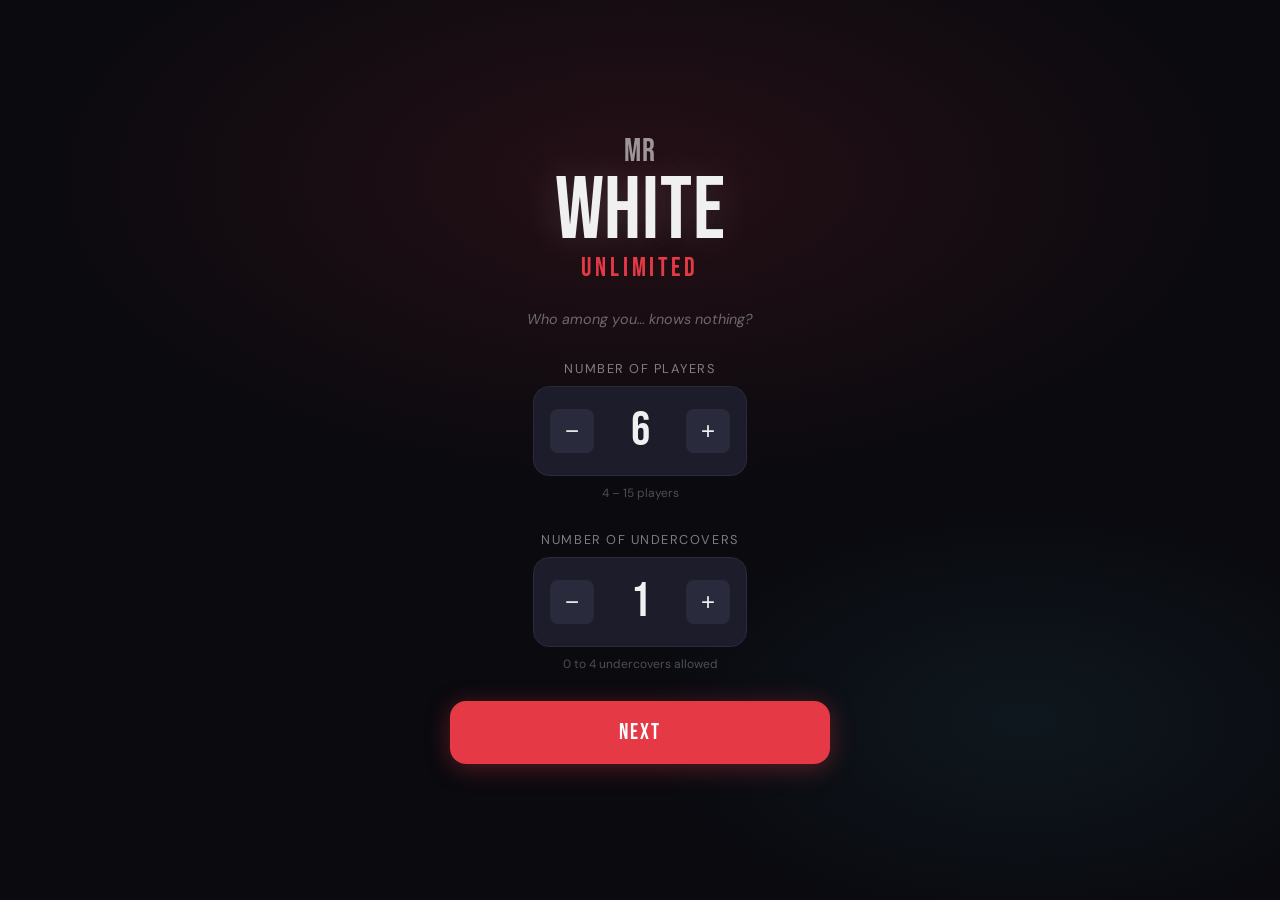
==== index.html @ a3ebea1a "Add files via upload" ====
<!DOCTYPE html>
<html lang="en">
<head>
  <meta charset="UTF-8" />
  <meta name="viewport" content="width=device-width, initial-scale=1.0, maximum-scale=1.0, user-scalable=no" />
  <meta name="theme-color" content="#0a0a0f" />
  
  <title>Mr White Unlimited</title>
  <link rel="manifest" href="manifest.json" />
  <meta name="apple-mobile-web-app-status-bar" content="#0a0a0f" />
  <link rel="stylesheet" href="style.css" />

  <link rel="preconnect" href="https://fonts.googleapis.com" />
  <link rel="preconnect" href="https://fonts.gstatic.com" crossorigin />
  <link href="https://fonts.googleapis.com/css2?family=Bebas+Neue&family=DM+Sans:wght@400;500;600&display=swap" rel="stylesheet" />
</head>
<body>

  <div id="screen-welcome" class="screen active">
    <div class="welcome-bg-glow"></div>
    <div class="welcome-content">
      <div class="logo-block">
        <span class="logo-mr">MR</span>
        <span class="logo-white">WHITE</span>
        <span class="logo-unlimited">UNLIMITED</span>
      </div>
      <p class="tagline">Who among you… knows nothing?</p>

      <div class="input-group">
        <label>Number of Players</label>
        <div class="count-control">
          <button id="btn-minus" class="count-btn" aria-label="Decrease players">−</button>
          <span id="player-count-display">6</span>
          <button id="btn-plus" class="count-btn" aria-label="Increase players">+</button>
        </div>
        <p class="count-hint">4 – 15 players</p>
      </div>

      <div class="input-group">
        <label>Number of Undercovers</label>
        <div class="count-control">
          <button id="btn-u-minus" class="count-btn" aria-label="Decrease undercovers">−</button>
          <span id="undercover-count-display">1</span>
          <button id="btn-u-plus" class="count-btn" aria-label="Increase undercovers">+</button>
        </div>
        <p id="undercover-hint" class="count-hint" style="transition: color 0.3s; min-height: 1.5em;">0 to 4 undercovers allowed</p>
      </div>

      <button id="btn-welcome-next" class="btn-primary">NEXT</button>
    </div>
  </div>

  <div id="screen-names" class="screen">
    <div class="welcome-content">
      <h1 class="discussion-title" style="font-size: 3rem;">PLAYER NAMES</h1>
      <p class="discussion-sub">Enter the name for each player.</p>
      
      <div id="names-container" class="player-list-container"></div>
      
      <button id="btn-start" class="btn-primary">START GAME</button>
    </div>
  </div>

  <div id="screen-player-turn" class="screen">
    <div class="turn-header">
      <p class="turn-label">PLAYER</p>
      <p id="turn-name" class="turn-number">NAME</p>
      <p id="turn-progress" class="turn-progress">1 / 6</p>
    </div>

    <div id="pre-reveal" class="reveal-prompt">
      <div class="lock-icon">🔒</div>
      <p class="reveal-instruction">Pass the phone to<br/><strong id="reveal-player-name">Player</strong></p>
      <p class="reveal-sub">Make sure no one else is watching!</p>
      <button id="btn-reveal" class="btn-primary">REVEAL MY ROLE</button>
    </div>

    <div id="role-card" class="role-card hidden">
      <div id="role-badge" class="role-badge"></div>

      <div id="word-area" class="word-area">
        <p class="word-label">YOUR WORD</p>
        <p id="player-word" class="player-word"></p>
      </div>

      <div id="mrwhite-hint" class="mrwhite-hint hidden">
        <p>You have <strong>no word</strong>. Listen carefully and bluff!</p>
      </div>

      <button id="btn-next" class="btn-primary">DONE — PASS PHONE</button>
    </div>
  </div>

  <div id="screen-discussion" class="screen">
    <div class="discussion-content">
      <div class="discussion-icon">🗣️</div>
      <h1 class="discussion-title">DISCUSSION<br/>BEGINS</h1>
      <p class="discussion-sub">
        Everyone has seen their role.<br/>
        Describe your word without saying it.<br/>
        Find the Undercover and Mr. White!
      </p>

      <div class="role-summary" id="role-summary">
        </div>

      <button id="btn-go-voting" class="btn-primary">GO TO VOTING</button>
    </div>
  </div>

  <div id="screen-voting" class="screen">
    <div class="discussion-content">
      <h1 class="discussion-title" style="font-size: 3rem;">VOTING</h1>
      <p class="discussion-sub">Who gets eliminated?</p>
      
      <div id="voting-list" class="player-list-container">
        </div>
      
      <button id="btn-cancel-voting" class="btn-secondary">BACK TO DISCUSSION</button>
    </div>
  </div>

  <div id="screen-mrwhite-guess" class="screen">
    <div class="discussion-content">
      <div class="role-badge mrwhite">MR WHITE</div>
      <p class="discussion-sub">You were eliminated... but you have one last chance to steal the win!</p>
      
      <div class="word-area">
        <p class="word-label">GUESS THE CIVILIAN WORD</p>
        <input type="text" id="mrwhite-guess-input" class="text-input" placeholder="Enter word..." autocomplete="off"/>
      </div>

      <button id="btn-submit-guess" class="btn-primary">SUBMIT GUESS</button>
    </div>
  </div>

  <div id="screen-end" class="screen">
    <div class="discussion-content">
      <h1 id="winner-title" class="discussion-title" style="font-size: 3.5rem;">WINNER</h1>
      
      <div class="end-summary">
        <p>Civilian Word: <strong id="end-civ-word" class="accent-cyan"></strong></p>
        <p>Undercover Word: <strong id="end-und-word" class="accent-amber"></strong></p>
      </div>

      <p class="word-label">ALL ROLES</p>
      <div id="end-roles-list" class="player-list-container" style="max-height: 35vh;">
        </div>

      <button id="btn-play-again" class="btn-primary">PLAY AGAIN</button>
    </div>
  </div>

  <div id="screen-error" class="screen">
    <div class="error-content">
      <div class="error-icon">⚠️</div>
      <h2>Something went wrong</h2>
      <p>Unable to load words or game logic.</p>
    </div>
  </div>

  <script src="script.js"></script>
<script>
    if ('serviceWorker' in navigator) {
      window.addEventListener('load', () => {
        navigator.serviceWorker.register('service-worker.js')
          .then(registration => {
            console.log('ServiceWorker registration successful with scope: ', registration.scope);
          })
          .catch(err => {
            console.log('ServiceWorker registration failed: ', err);
          });
      });
    }
  </script>
</body>
</body>
</html>
---- style.css ----
/* ============================================================
   Mr White Unlimited — style.css
   Dark-themed, mobile-first layout for Android phones.
   ============================================================ */

/* ---------- 1. CSS VARIABLES (colours, fonts, spacing) ---------- */
:root {
  /* Background shades */
  --bg-base:        #0a0a0f;   /* Deepest background */
  --bg-card:        #13131c;   /* Card surfaces */
  --bg-elevated:    #1c1c2a;   /* Slightly lighter panels */
  --bg-border:      #2a2a3d;   /* Subtle borders */

  /* Accent colours */
  --accent-red:     #e63946;   /* Mr White / danger */
  --accent-amber:   #f4a261;   /* Undercover */
  --accent-cyan:    #48cae4;   /* Civilian */
  --accent-white:   #f0f0f0;   /* Primary text */

  /* Glow colours (used for box-shadows / halos) */
  --glow-red:       rgba(230, 57, 70, 0.35);
  --glow-amber:     rgba(244, 162, 97, 0.35);
  --glow-cyan:      rgba(72, 202, 228, 0.35);
  --glow-neutral:   rgba(240, 240, 240, 0.15);

  /* Typography */
  --font-title:     'Bebas Neue', sans-serif;
  --font-body:      'DM Sans', sans-serif;

  /* Spacing */
  --gap-sm:   8px;
  --gap-md:   16px;
  --gap-lg:   28px;
  --gap-xl:   48px;

  /* Radius */
  --radius-sm: 8px;
  --radius-md: 16px;
  --radius-lg: 24px;
}

/* ---------- 2. RESET & BASE ---------- */
*, *::before, *::after {
  box-sizing: border-box;
  margin: 0;
  padding: 0;
  -webkit-tap-highlight-color: transparent; 
}

html, body {
  width: 100%;
  height: 100%;
  overflow: hidden; 
}

body {
  background-color: var(--bg-base);
  color: var(--accent-white);
  font-family: var(--font-body);
  font-size: 16px;
  line-height: 1.5;
  -webkit-font-smoothing: antialiased;
}

/* Helper text colours */
.accent-cyan { color: var(--accent-cyan); }
.accent-amber { color: var(--accent-amber); }
.accent-red { color: var(--accent-red); }

/* ---------- 3. SCREEN SYSTEM ---------- */
.screen {
  position: absolute;
  inset: 0; 
  display: flex;
  flex-direction: column;
  align-items: center;
  justify-content: center;
  padding: var(--gap-lg) var(--gap-md);
  opacity: 0;
  pointer-events: none;  
  transition: opacity 0.4s ease;
  overflow-y: auto;
}

.screen.active {
  opacity: 1;
  pointer-events: all;
}

/* ---------- 4. WELCOME SCREEN ---------- */
.welcome-bg-glow {
  position: absolute;
  inset: 0;
  background: 
    radial-gradient(ellipse 70% 50% at 50% 20%, rgba(230,57,70,0.12) 0%, transparent 70%),
    radial-gradient(ellipse 50% 40% at 80% 80%, rgba(72,202,228,0.07) 0%, transparent 60%);
  pointer-events: none;
  z-index: 0;
}

.welcome-content {
  position: relative;
  z-index: 1;
  display: flex;
  flex-direction: column;
  align-items: center;
  gap: var(--gap-lg);
  width: 100%;
  max-width: 380px;
}

.logo-block {
  display: flex;
  flex-direction: column;
  align-items: center;
  line-height: 1;
  letter-spacing: 0.05em;
}

.logo-mr { font-family: var(--font-title); font-size: 2rem; color: var(--accent-white); opacity: 0.6; }
.logo-white { font-family: var(--font-title); font-size: 5.5rem; color: var(--accent-white); text-shadow: 0 0 40px rgba(240,240,240,0.15); }
.logo-unlimited { font-family: var(--font-title); font-size: 1.6rem; color: var(--accent-red); letter-spacing: 0.15em; }

.tagline { color: rgba(240,240,240,0.4); font-size: 0.9rem; font-style: italic; text-align: center; }

.input-group { width: 100%; display: flex; flex-direction: column; align-items: center; gap: var(--gap-sm); }
.input-group label { font-size: 0.8rem; letter-spacing: 0.12em; text-transform: uppercase; color: rgba(240,240,240,0.5); }

.count-control {
  display: flex;
  align-items: center;
  gap: var(--gap-md);
  background: var(--bg-elevated);
  border: 1px solid var(--bg-border);
  border-radius: var(--radius-md);
  padding: var(--gap-sm) var(--gap-md);
}

.count-btn {
  width: 44px;
  height: 44px;
  border: none;
  background: var(--bg-border);
  color: var(--accent-white);
  font-size: 1.5rem;
  border-radius: var(--radius-sm);
  cursor: pointer;
  display: flex;
  align-items: center;
  justify-content: center;
  transition: background 0.2s, transform 0.1s;
  user-select: none;
}

.count-btn:active { background: var(--accent-red); transform: scale(0.94); }
#player-count-display, #undercover-count-display { font-family: var(--font-title); font-size: 3rem; min-width: 60px; text-align: center; color: var(--accent-white); }
.count-hint { font-size: 0.75rem; color: rgba(240,240,240,0.3); }

/* ---------- 5. BUTTONS & INPUTS ---------- */
.btn-primary {
  width: 100%;
  padding: 18px var(--gap-lg);
  background: var(--accent-red);
  color: #fff;
  border: none;
  border-radius: var(--radius-md);
  font-family: var(--font-title);
  font-size: 1.4rem;
  letter-spacing: 0.08em;
  cursor: pointer;
  transition: transform 0.15s, box-shadow 0.2s, background 0.2s;
  box-shadow: 0 4px 24px var(--glow-red);
}

.btn-primary:hover { background: #ff4757; }
.btn-primary:active { transform: scale(0.97); box-shadow: 0 2px 12px var(--glow-red); }

.btn-secondary {
  width: 100%;
  padding: 16px var(--gap-lg);
  background: transparent;
  color: rgba(240,240,240,0.6);
  border: 1px solid rgba(240,240,240,0.2);
  border-radius: var(--radius-md);
  font-family: var(--font-title);
  font-size: 1.2rem;
  letter-spacing: 0.08em;
  cursor: pointer;
}

.text-input {
  width: 100%;
  padding: 14px;
  background: var(--bg-card);
  border: 1px solid var(--bg-border);
  border-radius: var(--radius-sm);
  color: var(--accent-white);
  font-family: var(--font-body);
  font-size: 1rem;
  text-align: center;
  margin-bottom: var(--gap-sm);
}
.text-input:focus { outline: none; border-color: var(--accent-cyan); }

/* Containers for lists (Names, Voting, End) */
.player-list-container {
  width: 100%;
  max-height: 50vh;
  overflow-y: auto;
  display: flex;
  flex-direction: column;
  gap: var(--gap-md);
  padding: 4px;
}

/* --- NEW: Voting Card Styling --- */
.voting-card {
  background: var(--bg-card);
  border: 1px solid var(--bg-border);
  border-radius: var(--radius-md);
  padding: var(--gap-md);
  display: flex;
  flex-direction: column;
  gap: var(--gap-md);
  transition: opacity 0.3s ease;
}

.voting-card.eliminated {
  opacity: 0.4;
  pointer-events: none;
}

.voting-card-info {
  display: flex;
  justify-content: space-between;
  align-items: center;
}

.voting-name {
  font-weight: 600;
  font-size: 1.1rem;
  color: var(--accent-white);
}

.voting-status {
  font-size: 0.8rem;
  font-weight: 600;
  color: var(--accent-cyan);
  letter-spacing: 0.05em;
}

.voting-card.eliminated .voting-status {
  color: var(--accent-red);
}

/* Styled Vote Button */
.btn-vote {
  width: 100%;
  padding: 12px;
  background: var(--accent-red);
  color: #fff;
  border: none;
  border-radius: var(--radius-sm);
  font-family: var(--font-title);
  font-size: 1.2rem;
  letter-spacing: 0.08em;
  cursor: pointer;
  transition: transform 0.15s, box-shadow 0.2s, background 0.2s;
  box-shadow: 0 4px 16px var(--glow-red);
}

.btn-vote:active {
  transform: scale(0.96);
  box-shadow: 0 2px 8px var(--glow-red);
}

/* Role List Item for End Screen */
.end-role-item {
  display: flex;
  justify-content: space-between;
  padding: 12px;
  background: var(--bg-elevated);
  border-radius: var(--radius-sm);
  font-size: 0.95rem;
}

.end-summary {
  width: 100%;
  background: var(--bg-elevated);
  border: 1px solid var(--bg-border);
  border-radius: var(--radius-md);
  padding: var(--gap-md);
  text-align: center;
  margin-bottom: var(--gap-sm);
}

/* ---------- 6. PLAYER TURN SCREEN ---------- */
.turn-header {
  position: absolute;
  top: 0; left: 0; right: 0;
  padding: var(--gap-md) var(--gap-lg);
  display: flex; flex-direction: column; align-items: center;
  background: linear-gradient(to bottom, var(--bg-card), transparent);
  z-index: 10;
}

.turn-label { font-size: 0.7rem; letter-spacing: 0.15em; color: rgba(240,240,240,0.4); }
.turn-number { font-family: var(--font-title); font-size: 3.5rem; line-height: 1; color: var(--accent-white); text-align: center; }
.turn-progress { font-size: 0.75rem; color: rgba(240,240,240,0.3); }

.reveal-prompt { display: flex; flex-direction: column; align-items: center; gap: var(--gap-lg); width: 100%; max-width: 360px; padding-top: 140px; }
.lock-icon { font-size: 3.5rem; animation: pulse-lock 2.5s ease-in-out infinite; }
@keyframes pulse-lock { 0%, 100% { transform: scale(1); opacity: 1; } 50% { transform: scale(1.1); opacity: 0.7; } }

.reveal-instruction { text-align: center; font-size: 1.2rem; color: rgba(240,240,240,0.75); line-height: 1.6; }
.reveal-sub { text-align: center; font-size: 0.8rem; color: rgba(240,240,240,0.35); }

/* ---------- 7. ROLE CARD ---------- */
.role-card { display: flex; flex-direction: column; align-items: center; gap: var(--gap-lg); width: 100%; max-width: 360px; padding-top: 140px; animation: slide-up 0.35s ease; }
@keyframes slide-up { from { transform: translateY(30px); opacity: 0; } to { transform: translateY(0); opacity: 1; } }

.role-badge {
  width: 100%; padding: var(--gap-md) var(--gap-lg); border-radius: var(--radius-md); text-align: center; font-family: var(--font-title); font-size: 2.2rem; letter-spacing: 0.06em; transition: all 0.3s;
}

/* NEW: Neutral Badge for Civilians and Undercovers */
.role-badge.neutral { background: rgba(240, 240, 240, 0.05); border: 2px solid rgba(240, 240, 240, 0.2); color: var(--accent-white); box-shadow: 0 0 32px var(--glow-neutral); }
.role-badge.mrwhite { background: rgba(230, 57, 70, 0.15); border: 2px solid var(--accent-red); color: var(--accent-red); box-shadow: 0 0 32px var(--glow-red); }

.word-area { width: 100%; background: var(--bg-elevated); border: 1px solid var(--bg-border); border-radius: var(--radius-md); padding: var(--gap-lg); text-align: center; }
.word-label { font-size: 0.7rem; letter-spacing: 0.15em; color: rgba(240,240,240,0.4); margin-bottom: var(--gap-sm); text-transform: uppercase; }
.player-word { font-family: var(--font-title); font-size: 2.8rem; color: var(--accent-white); line-height: 1.1; }

.mrwhite-hint { width: 100%; background: rgba(230, 57, 70, 0.1); border: 1px solid rgba(230, 57, 70, 0.3); border-radius: var(--radius-md); padding: var(--gap-md); text-align: center; font-size: 0.95rem; color: rgba(240,240,240,0.7); }

/* ---------- 8. DISCUSSION & END SCREENS ---------- */
.discussion-content { display: flex; flex-direction: column; align-items: center; gap: var(--gap-lg); max-width: 380px; width: 100%; }
.discussion-icon { font-size: 3.5rem; animation: bounce 1.5s ease-in-out infinite; }
@keyframes bounce { 0%, 100% { transform: translateY(0); } 50% { transform: translateY(-10px); } }

.discussion-title { font-family: var(--font-title); font-size: 4.5rem; line-height: 1; text-align: center; background: linear-gradient(135deg, #ffffff 0%, var(--accent-cyan) 100%); -webkit-background-clip: text; -webkit-text-fill-color: transparent; background-clip: text; }
.discussion-sub { text-align: center; color: rgba(240,240,240,0.55); font-size: 0.95rem; line-height: 1.7; }

.role-summary { display: flex; gap: var(--gap-sm); flex-wrap: wrap; justify-content: center; width: 100%; }
.summary-chip { padding: 6px 14px; border-radius: 999px; font-size: 0.8rem; font-weight: 600; letter-spacing: 0.05em; }
.summary-chip.civilian { background: rgba(72, 202, 228, 0.15); color: var(--accent-cyan); border: 1px solid rgba(72, 202, 228, 0.4); }
.summary-chip.undercover { background: rgba(244, 162, 97, 0.15); color: var(--accent-amber); border: 1px solid rgba(244, 162, 97, 0.4); }
.summary-chip.mrwhite { background: rgba(230, 57, 70, 0.15); color: var(--accent-red); border: 1px solid rgba(230, 57, 70, 0.4); }

/* ---------- 9. UTILITY ---------- */
.hidden { display: none !important; }
.screen { user-select: none; -webkit-user-select: none; }
.screen::-webkit-scrollbar { width: 4px; }
.screen::-webkit-scrollbar-thumb { background: var(--bg-border); border-radius: 4px; }
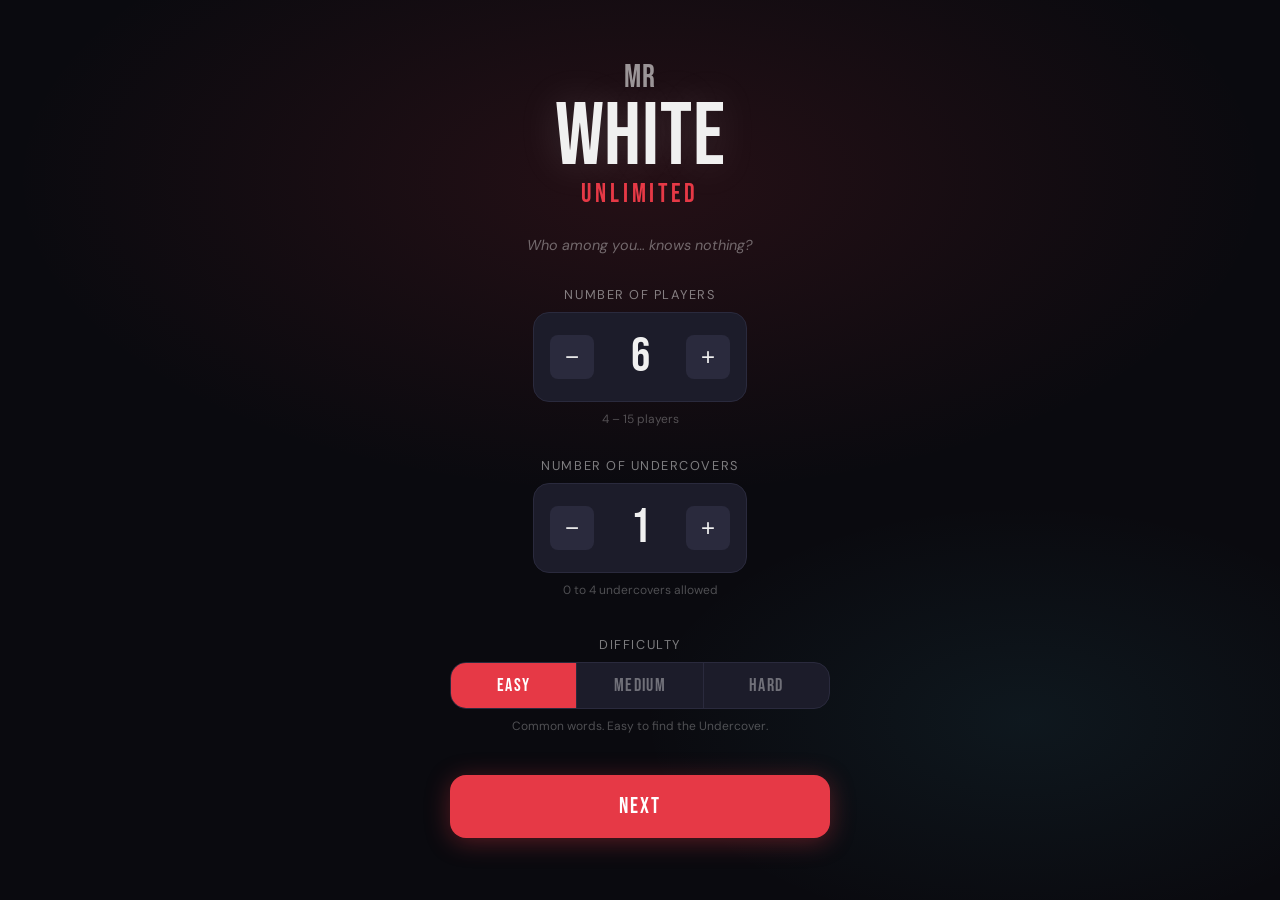
==== commit 051e8733: "Add files via upload" ====
--- a/index.html
+++ b/index.html
@@ -12,7 +12,7 @@
 
   <link rel="preconnect" href="https://fonts.googleapis.com" />
   <link rel="preconnect" href="https://fonts.gstatic.com" crossorigin />
-  <link href="https://fonts.googleapis.com/css2?family=Bebas+Neue&family=DM+Sans:wght@400;500;600&display=swap" rel="stylesheet" />
+  <link href="https://fonts.googleapis.com/css2?family=Bebas+Neue&family=DM+Sans:wght@400;500;600;700&display=swap" rel="stylesheet" />
 </head>
 <body>
 
@@ -46,7 +46,17 @@
         <p id="undercover-hint" class="count-hint" style="transition: color 0.3s; min-height: 1.5em;">0 to 4 undercovers allowed</p>
       </div>
 
-      <button id="btn-welcome-next" class="btn-primary">NEXT</button>
+      <div class="input-group" style="margin-top: 8px;">
+        <label>Difficulty</label>
+        <div class="difficulty-control">
+          <button id="btn-diff-easy" class="diff-btn active">EASY</button>
+          <button id="btn-diff-medium" class="diff-btn">MEDIUM</button>
+          <button id="btn-diff-hard" class="diff-btn">HARD</button>
+        </div>
+        <p id="difficulty-hint" class="count-hint">Common words. Easy to find the Undercover.</p>
+      </div>
+
+      <button id="btn-welcome-next" class="btn-primary" style="margin-top: 12px;">NEXT</button>
     </div>
   </div>
 
@@ -88,6 +98,19 @@
       </div>
 
       <button id="btn-next" class="btn-primary">DONE — PASS PHONE</button>
+    </div>
+  </div>
+
+  <div id="screen-order" class="screen">
+    <div class="discussion-content">
+      <div class="order-header">
+        <h1 class="discussion-title" style="font-size: 3rem;">DESCRIPTION TIME</h1>
+        <p class="discussion-sub">Follow the indicated order to describe your secret word with only a word or phrase.</p>
+      </div>
+      
+      <div id="order-list" class="order-list"></div>
+      
+      <button id="btn-start-discussion" class="btn-primary">START DISCUSSION</button>
     </div>
   </div>
 
@@ -159,8 +182,16 @@
     </div>
   </div>
 
+  <div id="modal-overlay" class="modal-overlay hidden">
+    <div id="modal-box" class="modal-box">
+      <p id="modal-title" class="modal-title"></p>
+      <p id="modal-body" class="modal-body"></p>
+      <div id="modal-buttons" class="modal-buttons"></div>
+    </div>
+  </div>
+
   <script src="script.js"></script>
-<script>
+  <script>
     if ('serviceWorker' in navigator) {
       window.addEventListener('load', () => {
         navigator.serviceWorker.register('service-worker.js')
@@ -174,5 +205,4 @@
     }
   </script>
 </body>
-</body>
 </html>
--- a/style.css
+++ b/style.css
@@ -1,354 +1,550 @@
-/* ============================================================
-   Mr White Unlimited — style.css
-   Dark-themed, mobile-first layout for Android phones.
-   ============================================================ */
-
-/* ---------- 1. CSS VARIABLES (colours, fonts, spacing) ---------- */
-:root {
-  /* Background shades */
-  --bg-base:        #0a0a0f;   /* Deepest background */
-  --bg-card:        #13131c;   /* Card surfaces */
-  --bg-elevated:    #1c1c2a;   /* Slightly lighter panels */
-  --bg-border:      #2a2a3d;   /* Subtle borders */
-
-  /* Accent colours */
-  --accent-red:     #e63946;   /* Mr White / danger */
-  --accent-amber:   #f4a261;   /* Undercover */
-  --accent-cyan:    #48cae4;   /* Civilian */
-  --accent-white:   #f0f0f0;   /* Primary text */
-
-  /* Glow colours (used for box-shadows / halos) */
-  --glow-red:       rgba(230, 57, 70, 0.35);
-  --glow-amber:     rgba(244, 162, 97, 0.35);
-  --glow-cyan:      rgba(72, 202, 228, 0.35);
-  --glow-neutral:   rgba(240, 240, 240, 0.15);
-
-  /* Typography */
-  --font-title:     'Bebas Neue', sans-serif;
-  --font-body:      'DM Sans', sans-serif;
-
-  /* Spacing */
-  --gap-sm:   8px;
-  --gap-md:   16px;
-  --gap-lg:   28px;
-  --gap-xl:   48px;
-
-  /* Radius */
-  --radius-sm: 8px;
-  --radius-md: 16px;
-  --radius-lg: 24px;
-}
-
-/* ---------- 2. RESET & BASE ---------- */
-*, *::before, *::after {
-  box-sizing: border-box;
-  margin: 0;
-  padding: 0;
-  -webkit-tap-highlight-color: transparent; 
-}
-
-html, body {
-  width: 100%;
-  height: 100%;
-  overflow: hidden; 
-}
-
-body {
-  background-color: var(--bg-base);
-  color: var(--accent-white);
-  font-family: var(--font-body);
-  font-size: 16px;
-  line-height: 1.5;
-  -webkit-font-smoothing: antialiased;
-}
-
-/* Helper text colours */
-.accent-cyan { color: var(--accent-cyan); }
-.accent-amber { color: var(--accent-amber); }
-.accent-red { color: var(--accent-red); }
-
-/* ---------- 3. SCREEN SYSTEM ---------- */
-.screen {
-  position: absolute;
-  inset: 0; 
-  display: flex;
-  flex-direction: column;
-  align-items: center;
-  justify-content: center;
-  padding: var(--gap-lg) var(--gap-md);
-  opacity: 0;
-  pointer-events: none;  
-  transition: opacity 0.4s ease;
-  overflow-y: auto;
-}
-
-.screen.active {
-  opacity: 1;
-  pointer-events: all;
-}
-
-/* ---------- 4. WELCOME SCREEN ---------- */
-.welcome-bg-glow {
-  position: absolute;
-  inset: 0;
-  background: 
-    radial-gradient(ellipse 70% 50% at 50% 20%, rgba(230,57,70,0.12) 0%, transparent 70%),
-    radial-gradient(ellipse 50% 40% at 80% 80%, rgba(72,202,228,0.07) 0%, transparent 60%);
-  pointer-events: none;
-  z-index: 0;
-}
-
-.welcome-content {
-  position: relative;
-  z-index: 1;
-  display: flex;
-  flex-direction: column;
-  align-items: center;
-  gap: var(--gap-lg);
-  width: 100%;
-  max-width: 380px;
-}
-
-.logo-block {
-  display: flex;
-  flex-direction: column;
-  align-items: center;
-  line-height: 1;
-  letter-spacing: 0.05em;
-}
-
-.logo-mr { font-family: var(--font-title); font-size: 2rem; color: var(--accent-white); opacity: 0.6; }
-.logo-white { font-family: var(--font-title); font-size: 5.5rem; color: var(--accent-white); text-shadow: 0 0 40px rgba(240,240,240,0.15); }
-.logo-unlimited { font-family: var(--font-title); font-size: 1.6rem; color: var(--accent-red); letter-spacing: 0.15em; }
-
-.tagline { color: rgba(240,240,240,0.4); font-size: 0.9rem; font-style: italic; text-align: center; }
-
-.input-group { width: 100%; display: flex; flex-direction: column; align-items: center; gap: var(--gap-sm); }
-.input-group label { font-size: 0.8rem; letter-spacing: 0.12em; text-transform: uppercase; color: rgba(240,240,240,0.5); }
-
-.count-control {
-  display: flex;
-  align-items: center;
-  gap: var(--gap-md);
-  background: var(--bg-elevated);
-  border: 1px solid var(--bg-border);
-  border-radius: var(--radius-md);
-  padding: var(--gap-sm) var(--gap-md);
-}
-
-.count-btn {
-  width: 44px;
-  height: 44px;
-  border: none;
-  background: var(--bg-border);
-  color: var(--accent-white);
-  font-size: 1.5rem;
-  border-radius: var(--radius-sm);
-  cursor: pointer;
-  display: flex;
-  align-items: center;
-  justify-content: center;
-  transition: background 0.2s, transform 0.1s;
-  user-select: none;
-}
-
-.count-btn:active { background: var(--accent-red); transform: scale(0.94); }
-#player-count-display, #undercover-count-display { font-family: var(--font-title); font-size: 3rem; min-width: 60px; text-align: center; color: var(--accent-white); }
-.count-hint { font-size: 0.75rem; color: rgba(240,240,240,0.3); }
-
-/* ---------- 5. BUTTONS & INPUTS ---------- */
-.btn-primary {
-  width: 100%;
-  padding: 18px var(--gap-lg);
-  background: var(--accent-red);
-  color: #fff;
-  border: none;
-  border-radius: var(--radius-md);
-  font-family: var(--font-title);
-  font-size: 1.4rem;
-  letter-spacing: 0.08em;
-  cursor: pointer;
-  transition: transform 0.15s, box-shadow 0.2s, background 0.2s;
-  box-shadow: 0 4px 24px var(--glow-red);
-}
-
-.btn-primary:hover { background: #ff4757; }
-.btn-primary:active { transform: scale(0.97); box-shadow: 0 2px 12px var(--glow-red); }
-
-.btn-secondary {
-  width: 100%;
-  padding: 16px var(--gap-lg);
-  background: transparent;
-  color: rgba(240,240,240,0.6);
-  border: 1px solid rgba(240,240,240,0.2);
-  border-radius: var(--radius-md);
-  font-family: var(--font-title);
-  font-size: 1.2rem;
-  letter-spacing: 0.08em;
-  cursor: pointer;
-}
-
-.text-input {
-  width: 100%;
-  padding: 14px;
-  background: var(--bg-card);
-  border: 1px solid var(--bg-border);
-  border-radius: var(--radius-sm);
-  color: var(--accent-white);
-  font-family: var(--font-body);
-  font-size: 1rem;
-  text-align: center;
-  margin-bottom: var(--gap-sm);
-}
-.text-input:focus { outline: none; border-color: var(--accent-cyan); }
-
-/* Containers for lists (Names, Voting, End) */
-.player-list-container {
-  width: 100%;
-  max-height: 50vh;
-  overflow-y: auto;
-  display: flex;
-  flex-direction: column;
-  gap: var(--gap-md);
-  padding: 4px;
-}
-
-/* --- NEW: Voting Card Styling --- */
-.voting-card {
-  background: var(--bg-card);
-  border: 1px solid var(--bg-border);
-  border-radius: var(--radius-md);
-  padding: var(--gap-md);
-  display: flex;
-  flex-direction: column;
-  gap: var(--gap-md);
-  transition: opacity 0.3s ease;
-}
-
-.voting-card.eliminated {
-  opacity: 0.4;
-  pointer-events: none;
-}
-
-.voting-card-info {
-  display: flex;
-  justify-content: space-between;
-  align-items: center;
-}
-
-.voting-name {
-  font-weight: 600;
-  font-size: 1.1rem;
-  color: var(--accent-white);
-}
-
-.voting-status {
-  font-size: 0.8rem;
-  font-weight: 600;
-  color: var(--accent-cyan);
-  letter-spacing: 0.05em;
-}
-
-.voting-card.eliminated .voting-status {
-  color: var(--accent-red);
-}
-
-/* Styled Vote Button */
-.btn-vote {
-  width: 100%;
-  padding: 12px;
-  background: var(--accent-red);
-  color: #fff;
-  border: none;
-  border-radius: var(--radius-sm);
-  font-family: var(--font-title);
-  font-size: 1.2rem;
-  letter-spacing: 0.08em;
-  cursor: pointer;
-  transition: transform 0.15s, box-shadow 0.2s, background 0.2s;
-  box-shadow: 0 4px 16px var(--glow-red);
-}
-
-.btn-vote:active {
-  transform: scale(0.96);
-  box-shadow: 0 2px 8px var(--glow-red);
-}
-
-/* Role List Item for End Screen */
-.end-role-item {
-  display: flex;
-  justify-content: space-between;
-  padding: 12px;
-  background: var(--bg-elevated);
-  border-radius: var(--radius-sm);
-  font-size: 0.95rem;
-}
-
-.end-summary {
-  width: 100%;
-  background: var(--bg-elevated);
-  border: 1px solid var(--bg-border);
-  border-radius: var(--radius-md);
-  padding: var(--gap-md);
-  text-align: center;
-  margin-bottom: var(--gap-sm);
-}
-
-/* ---------- 6. PLAYER TURN SCREEN ---------- */
-.turn-header {
-  position: absolute;
-  top: 0; left: 0; right: 0;
-  padding: var(--gap-md) var(--gap-lg);
-  display: flex; flex-direction: column; align-items: center;
-  background: linear-gradient(to bottom, var(--bg-card), transparent);
-  z-index: 10;
-}
-
-.turn-label { font-size: 0.7rem; letter-spacing: 0.15em; color: rgba(240,240,240,0.4); }
-.turn-number { font-family: var(--font-title); font-size: 3.5rem; line-height: 1; color: var(--accent-white); text-align: center; }
-.turn-progress { font-size: 0.75rem; color: rgba(240,240,240,0.3); }
-
-.reveal-prompt { display: flex; flex-direction: column; align-items: center; gap: var(--gap-lg); width: 100%; max-width: 360px; padding-top: 140px; }
-.lock-icon { font-size: 3.5rem; animation: pulse-lock 2.5s ease-in-out infinite; }
-@keyframes pulse-lock { 0%, 100% { transform: scale(1); opacity: 1; } 50% { transform: scale(1.1); opacity: 0.7; } }
-
-.reveal-instruction { text-align: center; font-size: 1.2rem; color: rgba(240,240,240,0.75); line-height: 1.6; }
-.reveal-sub { text-align: center; font-size: 0.8rem; color: rgba(240,240,240,0.35); }
-
-/* ---------- 7. ROLE CARD ---------- */
-.role-card { display: flex; flex-direction: column; align-items: center; gap: var(--gap-lg); width: 100%; max-width: 360px; padding-top: 140px; animation: slide-up 0.35s ease; }
-@keyframes slide-up { from { transform: translateY(30px); opacity: 0; } to { transform: translateY(0); opacity: 1; } }
-
-.role-badge {
-  width: 100%; padding: var(--gap-md) var(--gap-lg); border-radius: var(--radius-md); text-align: center; font-family: var(--font-title); font-size: 2.2rem; letter-spacing: 0.06em; transition: all 0.3s;
-}
-
-/* NEW: Neutral Badge for Civilians and Undercovers */
-.role-badge.neutral { background: rgba(240, 240, 240, 0.05); border: 2px solid rgba(240, 240, 240, 0.2); color: var(--accent-white); box-shadow: 0 0 32px var(--glow-neutral); }
-.role-badge.mrwhite { background: rgba(230, 57, 70, 0.15); border: 2px solid var(--accent-red); color: var(--accent-red); box-shadow: 0 0 32px var(--glow-red); }
-
-.word-area { width: 100%; background: var(--bg-elevated); border: 1px solid var(--bg-border); border-radius: var(--radius-md); padding: var(--gap-lg); text-align: center; }
-.word-label { font-size: 0.7rem; letter-spacing: 0.15em; color: rgba(240,240,240,0.4); margin-bottom: var(--gap-sm); text-transform: uppercase; }
-.player-word { font-family: var(--font-title); font-size: 2.8rem; color: var(--accent-white); line-height: 1.1; }
-
-.mrwhite-hint { width: 100%; background: rgba(230, 57, 70, 0.1); border: 1px solid rgba(230, 57, 70, 0.3); border-radius: var(--radius-md); padding: var(--gap-md); text-align: center; font-size: 0.95rem; color: rgba(240,240,240,0.7); }
-
-/* ---------- 8. DISCUSSION & END SCREENS ---------- */
-.discussion-content { display: flex; flex-direction: column; align-items: center; gap: var(--gap-lg); max-width: 380px; width: 100%; }
-.discussion-icon { font-size: 3.5rem; animation: bounce 1.5s ease-in-out infinite; }
-@keyframes bounce { 0%, 100% { transform: translateY(0); } 50% { transform: translateY(-10px); } }
-
-.discussion-title { font-family: var(--font-title); font-size: 4.5rem; line-height: 1; text-align: center; background: linear-gradient(135deg, #ffffff 0%, var(--accent-cyan) 100%); -webkit-background-clip: text; -webkit-text-fill-color: transparent; background-clip: text; }
-.discussion-sub { text-align: center; color: rgba(240,240,240,0.55); font-size: 0.95rem; line-height: 1.7; }
-
-.role-summary { display: flex; gap: var(--gap-sm); flex-wrap: wrap; justify-content: center; width: 100%; }
-.summary-chip { padding: 6px 14px; border-radius: 999px; font-size: 0.8rem; font-weight: 600; letter-spacing: 0.05em; }
-.summary-chip.civilian { background: rgba(72, 202, 228, 0.15); color: var(--accent-cyan); border: 1px solid rgba(72, 202, 228, 0.4); }
-.summary-chip.undercover { background: rgba(244, 162, 97, 0.15); color: var(--accent-amber); border: 1px solid rgba(244, 162, 97, 0.4); }
-.summary-chip.mrwhite { background: rgba(230, 57, 70, 0.15); color: var(--accent-red); border: 1px solid rgba(230, 57, 70, 0.4); }
-
-/* ---------- 9. UTILITY ---------- */
-.hidden { display: none !important; }
-.screen { user-select: none; -webkit-user-select: none; }
-.screen::-webkit-scrollbar { width: 4px; }
-.screen::-webkit-scrollbar-thumb { background: var(--bg-border); border-radius: 4px; }+/* ============================================================
+   Mr White Unlimited — style.css
+   Dark-themed, mobile-first layout for Android phones.
+   ============================================================ */
+
+/* ---------- 1. CSS VARIABLES (colours, fonts, spacing) ---------- */
+:root {
+  /* Background shades */
+  --bg-base:        #0a0a0f;   /* Deepest background */
+  --bg-card:        #13131c;   /* Card surfaces */
+  --bg-elevated:    #1c1c2a;   /* Slightly lighter panels */
+  --bg-border:      #2a2a3d;   /* Subtle borders */
+
+  /* Accent colours */
+  --accent-red:     #e63946;   /* Mr White / danger */
+  --accent-amber:   #f4a261;   /* Undercover */
+  --accent-cyan:    #48cae4;   /* Civilian */
+  --accent-white:   #f0f0f0;   /* Primary text */
+
+  /* Glow colours (used for box-shadows / halos) */
+  --glow-red:       rgba(230, 57, 70, 0.35);
+  --glow-amber:     rgba(244, 162, 97, 0.35);
+  --glow-cyan:      rgba(72, 202, 228, 0.35);
+  --glow-neutral:   rgba(240, 240, 240, 0.15);
+
+  /* Typography */
+  --font-title:     'Bebas Neue', sans-serif;
+  --font-body:      'DM Sans', sans-serif;
+
+  /* Spacing */
+  --gap-sm:   8px;
+  --gap-md:   16px;
+  --gap-lg:   28px;
+  --gap-xl:   48px;
+
+  /* Radius */
+  --radius-sm: 8px;
+  --radius-md: 16px;
+  --radius-lg: 24px;
+}
+
+/* ---------- 2. RESET & BASE ---------- */
+*, *::before, *::after {
+  box-sizing: border-box;
+  margin: 0;
+  padding: 0;
+  -webkit-tap-highlight-color: transparent; 
+}
+
+html, body {
+  width: 100%;
+  height: 100%;
+  overflow: hidden; 
+}
+
+body {
+  background-color: var(--bg-base);
+  color: var(--accent-white);
+  font-family: var(--font-body);
+  font-size: 16px;
+  line-height: 1.5;
+  -webkit-font-smoothing: antialiased;
+}
+
+/* Helper text colours */
+.accent-cyan { color: var(--accent-cyan); }
+.accent-amber { color: var(--accent-amber); }
+.accent-red { color: var(--accent-red); }
+
+/* ---------- 3. SCREEN SYSTEM ---------- */
+.screen {
+  position: absolute;
+  inset: 0; 
+  display: flex;
+  flex-direction: column;
+  align-items: center;
+  justify-content: center;
+  padding: var(--gap-lg) var(--gap-md);
+  opacity: 0;
+  pointer-events: none;  
+  transition: opacity 0.4s ease;
+  overflow-y: auto;
+}
+
+.screen.active {
+  opacity: 1;
+  pointer-events: all;
+}
+
+/* ---------- 4. WELCOME SCREEN ---------- */
+.welcome-bg-glow {
+  position: absolute;
+  inset: 0;
+  background: 
+    radial-gradient(ellipse 70% 50% at 50% 20%, rgba(230,57,70,0.12) 0%, transparent 70%),
+    radial-gradient(ellipse 50% 40% at 80% 80%, rgba(72,202,228,0.07) 0%, transparent 60%);
+  pointer-events: none;
+  z-index: 0;
+}
+
+.welcome-content {
+  position: relative;
+  z-index: 1;
+  display: flex;
+  flex-direction: column;
+  align-items: center;
+  gap: var(--gap-lg);
+  width: 100%;
+  max-width: 380px;
+}
+
+.logo-block {
+  display: flex;
+  flex-direction: column;
+  align-items: center;
+  line-height: 1;
+  letter-spacing: 0.05em;
+}
+
+.logo-mr { font-family: var(--font-title); font-size: 2rem; color: var(--accent-white); opacity: 0.6; }
+.logo-white { font-family: var(--font-title); font-size: 5.5rem; color: var(--accent-white); text-shadow: 0 0 40px rgba(240,240,240,0.15); }
+.logo-unlimited { font-family: var(--font-title); font-size: 1.6rem; color: var(--accent-red); letter-spacing: 0.15em; }
+
+.tagline { color: rgba(240,240,240,0.4); font-size: 0.9rem; font-style: italic; text-align: center; }
+
+.input-group { width: 100%; display: flex; flex-direction: column; align-items: center; gap: var(--gap-sm); }
+.input-group label { font-size: 0.8rem; letter-spacing: 0.12em; text-transform: uppercase; color: rgba(240,240,240,0.5); }
+
+.count-control {
+  display: flex;
+  align-items: center;
+  gap: var(--gap-md);
+  background: var(--bg-elevated);
+  border: 1px solid var(--bg-border);
+  border-radius: var(--radius-md);
+  padding: var(--gap-sm) var(--gap-md);
+}
+
+.count-btn {
+  width: 44px;
+  height: 44px;
+  border: none;
+  background: var(--bg-border);
+  color: var(--accent-white);
+  font-size: 1.5rem;
+  border-radius: var(--radius-sm);
+  cursor: pointer;
+  display: flex;
+  align-items: center;
+  justify-content: center;
+  transition: background 0.2s, transform 0.1s;
+  user-select: none;
+}
+
+.count-btn:active { background: var(--accent-red); transform: scale(0.94); }
+#player-count-display, #undercover-count-display { font-family: var(--font-title); font-size: 3rem; min-width: 60px; text-align: center; color: var(--accent-white); }
+.count-hint { font-size: 0.75rem; color: rgba(240,240,240,0.3); }
+
+/* --- DIFFICULTY SELECTOR (NEW) --- */
+.difficulty-control {
+  display: flex;
+  width: 100%;
+  background: var(--bg-elevated);
+  border: 1px solid var(--bg-border);
+  border-radius: var(--radius-md);
+  overflow: hidden;
+}
+
+.diff-btn {
+  flex: 1;
+  padding: 12px 0;
+  background: transparent;
+  border: none;
+  color: rgba(240,240,240,0.4);
+  font-family: var(--font-title);
+  font-size: 1.1rem;
+  letter-spacing: 0.08em;
+  cursor: pointer;
+  transition: all 0.2s ease;
+}
+
+.diff-btn:not(:last-child) {
+  border-right: 1px solid var(--bg-border);
+}
+
+.diff-btn.active {
+  background: var(--accent-red);
+  color: #fff;
+}
+
+/* ---------- 5. BUTTONS & INPUTS ---------- */
+.btn-primary {
+  width: 100%;
+  padding: 18px var(--gap-lg);
+  background: var(--accent-red);
+  color: #fff;
+  border: none;
+  border-radius: var(--radius-md);
+  font-family: var(--font-title);
+  font-size: 1.4rem;
+  letter-spacing: 0.08em;
+  cursor: pointer;
+  transition: transform 0.15s, box-shadow 0.2s, background 0.2s;
+  box-shadow: 0 4px 24px var(--glow-red);
+}
+
+.btn-primary:hover { background: #ff4757; }
+.btn-primary:active { transform: scale(0.97); box-shadow: 0 2px 12px var(--glow-red); }
+
+.btn-secondary {
+  width: 100%;
+  padding: 16px var(--gap-lg);
+  background: transparent;
+  color: rgba(240,240,240,0.6);
+  border: 1px solid rgba(240,240,240,0.2);
+  border-radius: var(--radius-md);
+  font-family: var(--font-title);
+  font-size: 1.2rem;
+  letter-spacing: 0.08em;
+  cursor: pointer;
+}
+
+.text-input {
+  width: 100%;
+  padding: 14px;
+  background: var(--bg-card);
+  border: 1px solid var(--bg-border);
+  border-radius: var(--radius-sm);
+  color: var(--accent-white);
+  font-family: var(--font-body);
+  font-size: 1rem;
+  text-align: center;
+  margin-bottom: var(--gap-sm);
+}
+.text-input:focus { outline: none; border-color: var(--accent-cyan); }
+
+/* Containers for lists (Names, Voting, End) */
+.player-list-container {
+  width: 100%;
+  max-height: 50vh;
+  overflow-y: auto;
+  display: flex;
+  flex-direction: column;
+  gap: var(--gap-md);
+  padding: 4px;
+}
+
+/* --- Voting Card Styling --- */
+.voting-card {
+  background: var(--bg-card);
+  border: 1px solid var(--bg-border);
+  border-radius: var(--radius-md);
+  padding: var(--gap-md);
+  display: flex;
+  flex-direction: column;
+  gap: var(--gap-md);
+  transition: opacity 0.3s ease;
+}
+
+.voting-card.eliminated {
+  opacity: 0.4;
+  pointer-events: none;
+}
+
+.voting-card-info {
+  display: flex;
+  justify-content: space-between;
+  align-items: center;
+}
+
+.voting-name {
+  font-weight: 600;
+  font-size: 1.1rem;
+  color: var(--accent-white);
+}
+
+.voting-status {
+  font-size: 0.8rem;
+  font-weight: 600;
+  color: var(--accent-cyan);
+  letter-spacing: 0.05em;
+}
+
+.voting-card.eliminated .voting-status {
+  color: var(--accent-red);
+}
+
+/* Styled Vote Button */
+.btn-vote {
+  width: 100%;
+  padding: 12px;
+  background: var(--accent-red);
+  color: #fff;
+  border: none;
+  border-radius: var(--radius-sm);
+  font-family: var(--font-title);
+  font-size: 1.2rem;
+  letter-spacing: 0.08em;
+  cursor: pointer;
+  transition: transform 0.15s, box-shadow 0.2s, background 0.2s;
+  box-shadow: 0 4px 16px var(--glow-red);
+}
+
+.btn-vote:active {
+  transform: scale(0.96);
+  box-shadow: 0 2px 8px var(--glow-red);
+}
+
+/* Role List Item for End Screen */
+.end-role-item {
+  display: flex;
+  justify-content: space-between;
+  padding: 12px;
+  background: var(--bg-elevated);
+  border-radius: var(--radius-sm);
+  font-size: 0.95rem;
+}
+
+.end-summary {
+  width: 100%;
+  background: var(--bg-elevated);
+  border: 1px solid var(--bg-border);
+  border-radius: var(--radius-md);
+  padding: var(--gap-md);
+  text-align: center;
+  margin-bottom: var(--gap-sm);
+}
+
+/* ---------- 6. PLAYER TURN SCREEN ---------- */
+.turn-header {
+  position: absolute;
+  top: 0; left: 0; right: 0;
+  padding: var(--gap-md) var(--gap-lg);
+  display: flex; flex-direction: column; align-items: center;
+  background: linear-gradient(to bottom, var(--bg-card), transparent);
+  z-index: 10;
+}
+
+.turn-label { font-size: 0.7rem; letter-spacing: 0.15em; color: rgba(240,240,240,0.4); }
+.turn-number { font-family: var(--font-title); font-size: 3.5rem; line-height: 1; color: var(--accent-white); text-align: center; }
+.turn-progress { font-size: 0.75rem; color: rgba(240,240,240,0.3); }
+
+.reveal-prompt { display: flex; flex-direction: column; align-items: center; gap: var(--gap-lg); width: 100%; max-width: 360px; padding-top: 140px; }
+.lock-icon { font-size: 3.5rem; animation: pulse-lock 2.5s ease-in-out infinite; }
+@keyframes pulse-lock { 0%, 100% { transform: scale(1); opacity: 1; } 50% { transform: scale(1.1); opacity: 0.7; } }
+
+.reveal-instruction { text-align: center; font-size: 1.2rem; color: rgba(240,240,240,0.75); line-height: 1.6; }
+.reveal-sub { text-align: center; font-size: 0.8rem; color: rgba(240,240,240,0.35); }
+
+/* ---------- 7. ROLE CARD ---------- */
+.role-card { display: flex; flex-direction: column; align-items: center; gap: var(--gap-lg); width: 100%; max-width: 360px; padding-top: 140px; animation: slide-up 0.35s ease; }
+@keyframes slide-up { from { transform: translateY(30px); opacity: 0; } to { transform: translateY(0); opacity: 1; } }
+
+.role-badge {
+  width: 100%; padding: var(--gap-md) var(--gap-lg); border-radius: var(--radius-md); text-align: center; font-family: var(--font-title); font-size: 2.2rem; letter-spacing: 0.06em; transition: all 0.3s;
+}
+
+.role-badge.neutral { background: rgba(240, 240, 240, 0.05); border: 2px solid rgba(240, 240, 240, 0.2); color: var(--accent-white); box-shadow: 0 0 32px var(--glow-neutral); }
+.role-badge.mrwhite { background: rgba(230, 57, 70, 0.15); border: 2px solid var(--accent-red); color: var(--accent-red); box-shadow: 0 0 32px var(--glow-red); }
+
+.word-area { width: 100%; background: var(--bg-elevated); border: 1px solid var(--bg-border); border-radius: var(--radius-md); padding: var(--gap-lg); text-align: center; }
+.word-label { font-size: 0.7rem; letter-spacing: 0.15em; color: rgba(240,240,240,0.4); margin-bottom: var(--gap-sm); text-transform: uppercase; }
+.player-word { font-family: var(--font-title); font-size: 2.8rem; color: var(--accent-white); line-height: 1.1; }
+
+.mrwhite-hint { width: 100%; background: rgba(230, 57, 70, 0.1); border: 1px solid rgba(230, 57, 70, 0.3); border-radius: var(--radius-md); padding: var(--gap-md); text-align: center; font-size: 0.95rem; color: rgba(240,240,240,0.7); }
+
+/* ---------- 8. DISCUSSION & END SCREENS ---------- */
+.discussion-content { display: flex; flex-direction: column; align-items: center; gap: var(--gap-lg); max-width: 380px; width: 100%; }
+.discussion-icon { font-size: 3.5rem; animation: bounce 1.5s ease-in-out infinite; }
+@keyframes bounce { 0%, 100% { transform: translateY(0); } 50% { transform: translateY(-10px); } }
+
+.discussion-title { font-family: var(--font-title); font-size: 4.5rem; line-height: 1; text-align: center; background: linear-gradient(135deg, #ffffff 0%, var(--accent-cyan) 100%); -webkit-background-clip: text; -webkit-text-fill-color: transparent; background-clip: text; }
+.discussion-sub { text-align: center; color: rgba(240,240,240,0.55); font-size: 0.95rem; line-height: 1.7; }
+
+.role-summary { display: flex; gap: var(--gap-sm); flex-wrap: wrap; justify-content: center; width: 100%; }
+.summary-chip { padding: 6px 14px; border-radius: 999px; font-size: 0.8rem; font-weight: 600; letter-spacing: 0.05em; }
+.summary-chip.civilian { background: rgba(72, 202, 228, 0.15); color: var(--accent-cyan); border: 1px solid rgba(72, 202, 228, 0.4); }
+.summary-chip.undercover { background: rgba(244, 162, 97, 0.15); color: var(--accent-amber); border: 1px solid rgba(244, 162, 97, 0.4); }
+.summary-chip.mrwhite { background: rgba(230, 57, 70, 0.15); color: var(--accent-red); border: 1px solid rgba(230, 57, 70, 0.4); }
+
+/* ---------- 9. UTILITY ---------- */
+.hidden { display: none !important; }
+.screen { user-select: none; -webkit-user-select: none; }
+.screen::-webkit-scrollbar { width: 4px; }
+.screen::-webkit-scrollbar-thumb { background: var(--bg-border); border-radius: 4px; }
+
+/* ---------- 10. DISCUSSION ORDER SCREEN (GRID STYLE) ---------- */
+.order-header {
+  display: flex;
+  flex-direction: column;
+  align-items: center;
+  gap: var(--gap-sm);
+  margin-bottom: var(--gap-sm);
+}
+
+.order-list {
+  width: 100%;
+  display: grid;
+  grid-template-columns: repeat(3, 1fr);
+  gap: 12px;
+  max-height: 55vh;
+  overflow-y: auto;
+  padding: 10px 4px;
+}
+
+.order-card {
+  position: relative;
+  background: #0f2942; /* Deep blue to match image */
+  border-radius: 12px;
+  padding: 30px 8px 12px 8px; /* Extra top padding for the badge */
+  display: flex;
+  flex-direction: column;
+  align-items: center;
+  justify-content: space-between;
+  gap: 12px;
+  box-shadow: 0 4px 10px rgba(0,0,0,0.25);
+  animation: slide-up 0.3s ease both;
+}
+
+.order-card:nth-child(1)  { animation-delay: 0.05s; }
+.order-card:nth-child(2)  { animation-delay: 0.10s; }
+.order-card:nth-child(3)  { animation-delay: 0.15s; }
+.order-card:nth-child(4)  { animation-delay: 0.20s; }
+.order-card:nth-child(5)  { animation-delay: 0.25s; }
+.order-card:nth-child(6)  { animation-delay: 0.30s; }
+.order-card:nth-child(7)  { animation-delay: 0.35s; }
+.order-card:nth-child(8)  { animation-delay: 0.40s; }
+.order-card:nth-child(9)  { animation-delay: 0.45s; }
+.order-card:nth-child(10) { animation-delay: 0.50s; }
+.order-card:nth-child(11) { animation-delay: 0.55s; }
+.order-card:nth-child(12) { animation-delay: 0.60s; }
+
+/* The circular number badge inside the top right corner */
+.order-number {
+  position: absolute;
+  top: 8px;
+  right: 8px;
+  background: #ffffff;
+  color: #0f2942;
+  width: 22px;
+  height: 22px;
+  border-radius: 50%;
+  display: flex;
+  align-items: center;
+  justify-content: center;
+  font-weight: 700;
+  font-size: 0.85rem;
+  font-family: var(--font-body);
+}
+
+/* The large shortened name in the middle */
+.order-name-short {
+  font-family: var(--font-title);
+  font-size: 2.2rem;
+  color: #ffffff;
+  line-height: 1;
+  letter-spacing: 0.05em;
+  text-transform: uppercase;
+  text-align: center;
+}
+
+/* The small full name pill at the bottom */
+.order-name-full {
+  background: #ffffff;
+  color: #0f2942;
+  font-size: 0.75rem;
+  font-weight: 700;
+  padding: 4px 8px;
+  border-radius: 12px;
+  width: 100%;
+  text-align: center;
+  white-space: nowrap;
+  overflow: hidden;
+  text-overflow: ellipsis;
+}
+
+/* ---------- 11. CUSTOM MODAL ---------- */
+.modal-overlay {
+  position: fixed;
+  inset: 0;
+  background: rgba(0, 0, 0, 0.75);
+  display: flex;
+  align-items: center;
+  justify-content: center;
+  padding: var(--gap-md);
+  z-index: 1000;
+  backdrop-filter: blur(4px);
+  -webkit-backdrop-filter: blur(4px);
+  animation: modal-fade-in 0.2s ease;
+}
+
+.modal-overlay.hidden {
+  display: none !important;
+}
+
+@keyframes modal-fade-in {
+  from { opacity: 0; }
+  to   { opacity: 1; }
+}
+
+.modal-box {
+  background: var(--bg-elevated);
+  border: 1px solid var(--bg-border);
+  border-radius: var(--radius-lg);
+  padding: var(--gap-lg);
+  width: 100%;
+  max-width: 340px;
+  display: flex;
+  flex-direction: column;
+  gap: var(--gap-md);
+  animation: modal-slide-up 0.25s ease;
+}
+
+@keyframes modal-slide-up {
+  from { transform: translateY(20px); opacity: 0; }
+  to   { transform: translateY(0);    opacity: 1; }
+}
+
+.modal-title {
+  font-family: var(--font-title);
+  font-size: 1.8rem;
+  color: var(--accent-white);
+  text-align: center;
+  line-height: 1.1;
+}
+
+.modal-body {
+  text-align: center;
+  font-size: 1rem;
+  color: rgba(240,240,240,0.65);
+  line-height: 1.5;
+}
+
+/* Result modal: role reveal colours */
+.modal-body.role-civilian  { color: var(--accent-cyan); font-weight: 600; font-size: 1.1rem; }
+.modal-body.role-undercover { color: var(--accent-amber); font-weight: 600; font-size: 1.1rem; }
+.modal-body.role-mrwhite   { color: var(--accent-red); font-weight: 600; font-size: 1.1rem; }
+
+.modal-buttons {
+  display: flex;
+  gap: var(--gap-sm);
+  margin-top: var(--gap-sm);
+}
+
+.modal-buttons .btn-primary,
+.modal-buttons .btn-secondary {
+  flex: 1;
+  padding: 14px var(--gap-md);
+  font-size: 1.1rem;
+}
